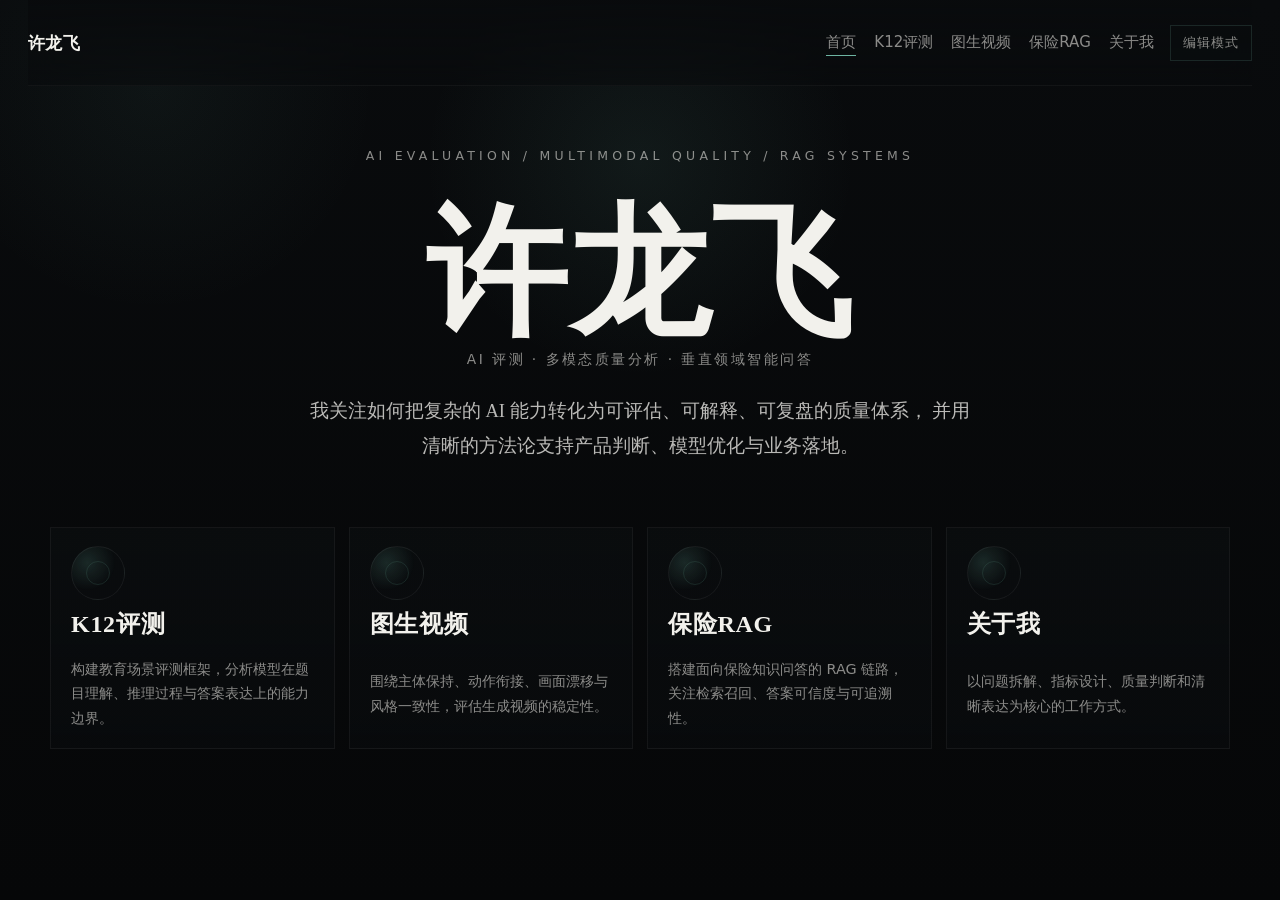
==== index.html @ 8e8e9363 "Create AI evaluation portfolio site Co-Authored-By: Claude Sonnet 4.6 <noreply@anthropic.com>" ====
<!doctype html>
<html lang="zh-CN">
<head>
  <meta charset="UTF-8" />
  <meta name="viewport" content="width=device-width, initial-scale=1.0" />
  <title>许龙飞 | 首页</title>
  <link rel="stylesheet" href="./styles.css" />
</head>
<body>
  <main class="site">
    <header class="nav">
      <a class="brand" href="./index.html">许龙飞</a>
      <div class="nav-right">
        <nav class="nav-links" aria-label="栏目入口">
          <a class="active" href="./index.html">首页</a>
          <a href="./k12.html">K12评测</a>
          <a href="./t2v.html">图生视频</a>
          <a href="./rag.html">保险RAG</a>
          <a href="./about.html">关于我</a>
        </nav>
      </div>
    </header>

    <section class="hero">
      <div class="eyebrow" data-editable="true" data-key="home.eyebrow">AI evaluation / multimodal quality / RAG systems</div>
      <h1 class="title" data-editable="true" data-key="home.title">许龙飞</h1>
      <div class="subtitle" data-editable="true" data-key="home.subtitle">AI 评测 · 多模态质量分析 · 垂直领域智能问答</div>
      <p class="lede" data-editable="true" data-key="home.lede">
        我关注如何把复杂的 AI 能力转化为可评估、可解释、可复盘的质量体系，
        并用清晰的方法论支持产品判断、模型优化与业务落地。
      </p>

      <section class="cards" aria-label="项目入口">
        <a class="card" href="./k12.html">
          <div class="card-figure">
            <div class="card-icon"></div>
            <h2 class="card-title" data-editable="true" data-key="home.card1.title">K12评测</h2>
          </div>
          <div>
            <p class="card-desc" data-editable="true" data-key="home.card1.desc">构建教育场景评测框架，分析模型在题目理解、推理过程与答案表达上的能力边界。</p>
          </div>
        </a>

        <a class="card" href="./t2v.html">
          <div class="card-figure">
            <div class="card-icon"></div>
            <h2 class="card-title" data-editable="true" data-key="home.card2.title">图生视频</h2>
          </div>
          <div>
            <p class="card-desc" data-editable="true" data-key="home.card2.desc">围绕主体保持、动作衔接、画面漂移与风格一致性，评估生成视频的稳定性。</p>
          </div>
        </a>

        <a class="card" href="./rag.html">
          <div class="card-figure">
            <div class="card-icon"></div>
            <h2 class="card-title" data-editable="true" data-key="home.card3.title">保险RAG</h2>
          </div>
          <div>
            <p class="card-desc" data-editable="true" data-key="home.card3.desc">搭建面向保险知识问答的 RAG 链路，关注检索召回、答案可信度与可追溯性。</p>
          </div>
        </a>

        <a class="card" href="./about.html">
          <div class="card-figure">
            <div class="card-icon"></div>
            <h2 class="card-title" data-editable="true" data-key="home.card4.title">关于我</h2>
          </div>
          <div>
            <p class="card-desc" data-editable="true" data-key="home.card4.desc">以问题拆解、指标设计、质量判断和清晰表达为核心的工作方式。</p>
          </div>
        </a>
      </section>
    </section>
  </main>

  <script src="./editor.js"></script>
</body>
</html>
---- styles.css ----
:root {
  --bg: #090b0d;
  --bg-2: #0c1012;
  --panel: rgba(15, 19, 22, 0.9);
  --line: rgba(120, 186, 169, 0.16);
  --line-strong: rgba(120, 186, 169, 0.35);
  --text: #f2f1ec;
  --muted: rgba(242, 241, 236, 0.56);
  --accent: #6db4a2;
  --accent-soft: rgba(109, 180, 162, 0.13);
  --shadow: 0 26px 80px rgba(0, 0, 0, 0.4);
  --serif: ui-serif, "Iowan Old Style", "Palatino Linotype", "Songti SC", "STSong", "Noto Serif SC", "Times New Roman", serif;
  --sans: ui-sans-serif, system-ui, -apple-system, BlinkMacSystemFont, "Segoe UI", sans-serif;
}

* { box-sizing: border-box; }
html { scroll-behavior: smooth; }
body {
  margin: 0;
  min-height: 100vh;
  color: var(--text);
  font-family: var(--serif);
  background:
    radial-gradient(circle at 50% 18%, rgba(109, 180, 162, 0.09), transparent 22%),
    radial-gradient(circle at 12% 10%, rgba(109, 180, 162, 0.06), transparent 16%),
    linear-gradient(180deg, var(--bg) 0%, #060708 100%);
}
body::before {
  content: "";
  position: fixed;
  inset: 0;
  pointer-events: none;
  background-image:
    linear-gradient(rgba(255,255,255,0.025) 1px, transparent 1px),
    linear-gradient(90deg, rgba(255,255,255,0.025) 1px, transparent 1px);
  background-size: 120px 120px;
  opacity: 0.2;
}
a { color: inherit; text-decoration: none; }

.site {
  width: min(1440px, calc(100% - 56px));
  margin: 0 auto;
}

.nav {
  position: sticky;
  top: 0;
  z-index: 30;
  display: flex;
  align-items: center;
  justify-content: space-between;
  gap: 24px;
  min-height: 86px;
  padding: 14px 0;
  backdrop-filter: blur(14px);
  background: linear-gradient(180deg, rgba(9, 11, 13, 0.96), rgba(9, 11, 13, 0.55));
  border-bottom: 1px solid rgba(255,255,255,0.04);
}

.brand {
  font-family: var(--serif);
  font-size: 1.08rem;
  font-weight: 700;
  letter-spacing: 0.02em;
  white-space: nowrap;
}

.nav-right {
  display: flex;
  align-items: center;
  gap: 16px;
}

.nav-links {
  display: flex;
  flex-wrap: wrap;
  justify-content: flex-end;
  gap: 18px;
  font-family: var(--sans);
  font-size: 0.94rem;
  color: var(--muted);
}

.nav-links a {
  position: relative;
  padding: 8px 0;
  transition: color 160ms ease;
}

.nav-links a::after {
  content: "";
  position: absolute;
  left: 0;
  right: 0;
  bottom: 4px;
  height: 1px;
  background: var(--accent);
  transform: scaleX(0);
  transform-origin: left;
  transition: transform 160ms ease;
}

.nav-links a:hover,
.nav-links a:focus-visible {
  color: var(--text);
  outline: none;
}

.nav-links a:hover::after,
.nav-links a:focus-visible::after,
.nav-links a.active::after {
  transform: scaleX(1);
}

.edit-toggle {
  border: 1px solid var(--line);
  background: rgba(10, 12, 14, 0.68);
  color: var(--muted);
  padding: 8px 12px;
  font: inherit;
  font-family: var(--sans);
  font-size: 0.82rem;
  letter-spacing: 0.08em;
  text-transform: uppercase;
  cursor: pointer;
}
.edit-toggle[aria-pressed="true"] { color: var(--text); border-color: var(--line-strong); }

.edit-mode [data-editable="true"] {
  outline: 1px dashed rgba(109, 180, 162, 0.3);
  outline-offset: 3px;
}
.edit-mode [data-editable="true"]:focus { outline-color: rgba(109, 180, 162, 0.7); }

.hero {
  min-height: calc(100vh - 86px);
  display: grid;
  align-content: start;
  padding: 48px 0 18px;
}

.eyebrow {
  margin: 14px 0 0;
  font-family: var(--sans);
  font-size: 0.78rem;
  letter-spacing: 0.34em;
  text-transform: uppercase;
  color: var(--muted);
  text-align: center;
}

.title {
  margin: 46px auto 0;
  font-size: clamp(4.8rem, 11vw, 8.8rem);
  line-height: 0.92;
  font-weight: 600;
  letter-spacing: 0.01em;
  text-align: center;
  max-width: 10ch;
}

.subtitle {
  margin: 12px auto 0;
  font-family: var(--sans);
  font-size: 0.86rem;
  letter-spacing: 0.18em;
  text-transform: uppercase;
  color: var(--muted);
  text-align: center;
}

.lede {
  max-width: 42rem;
  margin: 24px auto 0;
  font-size: clamp(1.02rem, 1.45vw, 1.16rem);
  line-height: 1.9;
  color: rgba(242, 241, 236, 0.76);
  text-align: center;
}

.cards {
  width: min(1180px, 100%);
  margin: auto auto 0;
  padding-top: 64px;
  display: grid;
  grid-template-columns: repeat(4, minmax(0, 1fr));
  gap: 14px;
}

.card {
  min-height: 180px;
  padding: 18px 20px;
  display: grid;
  gap: 18px;
  align-items: start;
  border: 1px solid rgba(255,255,255,0.05);
  background: linear-gradient(180deg, rgba(11, 14, 16, 0.65), rgba(8, 10, 12, 0.96));
}
.card:hover { background: linear-gradient(180deg, rgba(17, 23, 24, 0.7), rgba(8, 10, 12, 0.98)); }

.card-figure {
  display: grid;
  align-content: center;
  justify-items: start;
  gap: 10px;
  min-height: 0;
}

.card-icon {
  width: 54px;
  height: 54px;
  border-radius: 50%;
  border: 1px solid rgba(255,255,255,0.08);
  background: radial-gradient(circle at 30% 30%, rgba(109,180,162,0.22), transparent 55%);
  position: relative;
  opacity: 0.8;
}

.card-icon::after {
  content: "";
  position: absolute;
  inset: 14px;
  border: 1px solid rgba(109,180,162,0.18);
  border-radius: 50%;
}

.card-title {
  margin: 0;
  writing-mode: horizontal-tb;
  text-orientation: mixed;
  font-size: clamp(1.5rem, 1.7vw, 2rem);
  letter-spacing: 0.03em;
  line-height: 1.2;
  min-height: 0;
  text-align: left;
}

.card-desc {
  margin: 0;
  max-width: 100%;
  text-align: left;
  font-family: var(--sans);
  font-size: 0.9rem;
  line-height: 1.7;
  color: var(--muted);
}

.project {
  min-height: calc(100vh - 86px);
  display: grid;
  align-content: center;
  gap: 24px;
  padding: 60px 0 88px;
}

.project-kicker {
  margin: 0;
  font-family: var(--sans);
  font-size: 0.78rem;
  letter-spacing: 0.34em;
  text-transform: uppercase;
  color: var(--muted);
}

.project-title {
  margin: 0;
  font-size: clamp(2.9rem, 6vw, 5.2rem);
  line-height: 1.02;
  font-weight: 600;
  max-width: 16ch;
}

.project-summary {
  margin: 0;
  max-width: 48rem;
  font-family: var(--sans);
  font-size: 1rem;
  line-height: 1.9;
  color: rgba(242, 241, 236, 0.76);
}

.project-panel {
  max-width: 56rem;
  padding: 24px 22px;
  border: 1px solid var(--line);
  background: linear-gradient(180deg, rgba(16, 20, 23, 0.95), rgba(9, 11, 13, 0.96));
  box-shadow: var(--shadow);
}

.project-panel p {
  margin: 0 0 12px;
  font-family: var(--sans);
  line-height: 1.82;
  color: rgba(242, 241, 236, 0.8);
}
.project-panel p:last-child { margin-bottom: 0; }
.project-panel strong { color: var(--text); }

.project-grid {
  display: grid;
  grid-template-columns: repeat(2, minmax(0, 1fr));
  gap: 16px;
  max-width: 72rem;
}

.proof-list {
  max-width: 72rem;
  margin: 0;
  padding: 0;
  display: grid;
  gap: 10px;
  list-style: none;
  font-family: var(--sans);
  color: rgba(242, 241, 236, 0.72);
}

.proof-list li {
  padding: 14px 16px;
  border-left: 1px solid var(--line-strong);
  background: rgba(109, 180, 162, 0.06);
  line-height: 1.7;
}

.back-home {
  position: fixed;
  left: 18px;
  bottom: 18px;
  z-index: 40;
  display: inline-flex;
  align-items: center;
  gap: 10px;
  padding: 10px 14px;
  border: 1px solid var(--line);
  background: rgba(10, 12, 14, 0.74);
  backdrop-filter: blur(12px);
  font-family: var(--sans);
  font-size: 0.82rem;
  letter-spacing: 0.12em;
  text-transform: uppercase;
}
.back-home::before {
  content: "";
  width: 12px;
  height: 1px;
  background: var(--accent);
}

@media (max-width: 1080px) {
  .cards { grid-template-columns: repeat(2, minmax(0, 1fr)); }
}

@media (max-width: 720px) {
  .site { width: min(100% - 28px, 1440px); }
  .nav { align-items: flex-start; padding: 16px 0 12px; min-height: 78px; }
  .nav-right { align-items: flex-end; flex-direction: column; gap: 10px; }
  .hero { padding-top: 30px; }
  .title { margin-top: 38px; font-size: clamp(3.8rem, 18vw, 5.8rem); }
  .cards { grid-template-columns: 1fr; }
  .card { min-height: 120px; }
  .project-grid { grid-template-columns: 1fr; }
  .back-home { left: 12px; bottom: 12px; }
}
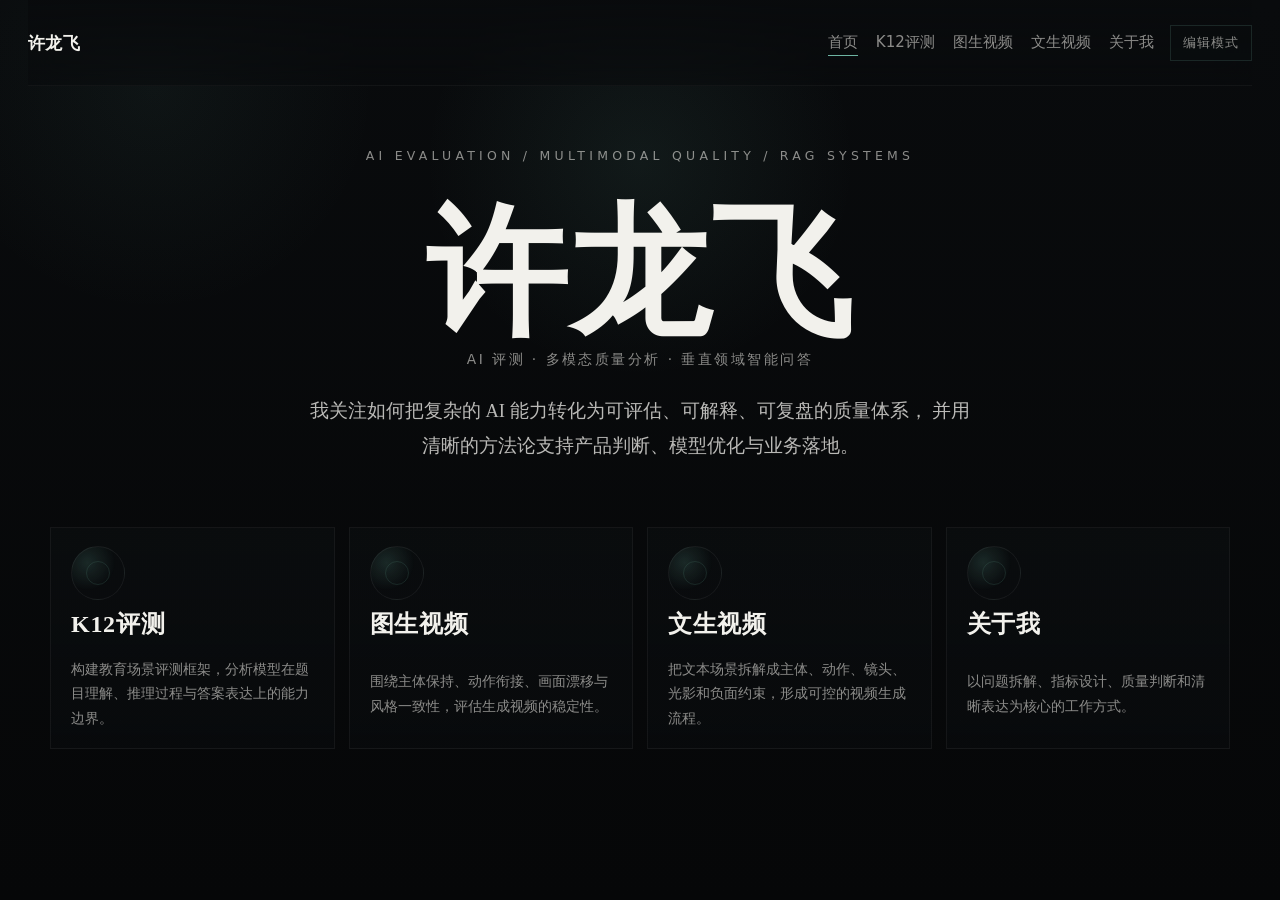
==== commit 65c7360d: "Replace RAG page with text-to-video case study Co-Authored-By: Claude Sonnet 4.6 <noreply@anthropic." ====
--- a/index.html
+++ b/index.html
@@ -15,7 +15,7 @@
           <a class="active" href="./index.html">首页</a>
           <a href="./k12.html">K12评测</a>
           <a href="./t2v.html">图生视频</a>
-          <a href="./rag.html">保险RAG</a>
+          <a href="./rag.html">文生视频</a>
           <a href="./about.html">关于我</a>
         </nav>
       </div>
@@ -54,10 +54,10 @@
         <a class="card" href="./rag.html">
           <div class="card-figure">
             <div class="card-icon"></div>
-            <h2 class="card-title" data-editable="true" data-key="home.card3.title">保险RAG</h2>
+            <h2 class="card-title" data-editable="true" data-key="home.card3.title">文生视频</h2>
           </div>
           <div>
-            <p class="card-desc" data-editable="true" data-key="home.card3.desc">搭建面向保险知识问答的 RAG 链路，关注检索召回、答案可信度与可追溯性。</p>
+            <p class="card-desc" data-editable="true" data-key="home.card3.desc">把文本场景拆解成主体、动作、镜头、光影和负面约束，形成可控的视频生成流程。</p>
           </div>
         </a>
 
--- a/styles.css
+++ b/styles.css
@@ -322,6 +322,595 @@
   line-height: 1.7;
 }
 
+.case-hero {
+  min-height: calc(100vh - 86px);
+  display: grid;
+  align-content: center;
+  justify-items: center;
+  gap: 22px;
+  padding: 78px 0 92px;
+  text-align: center;
+}
+
+.rag-hero {
+  position: relative;
+  overflow: hidden;
+  border-bottom: 1px solid var(--line);
+}
+
+.rag-hero::before {
+  content: "保险期间 / 生效日零时 / 约定终止日二十四时";
+  position: absolute;
+  inset: 86px 0 auto;
+  font-family: var(--sans);
+  font-size: clamp(2.4rem, 7vw, 7.5rem);
+  font-weight: 800;
+  letter-spacing: 0.03em;
+  color: rgba(109, 180, 162, 0.045);
+  white-space: nowrap;
+  pointer-events: none;
+}
+
+.case-title {
+  position: relative;
+  margin: 0;
+  max-width: 12ch;
+  font-size: clamp(3.6rem, 9vw, 8rem);
+  line-height: 0.98;
+  font-weight: 650;
+}
+
+.case-summary {
+  position: relative;
+  max-width: 52rem;
+  margin: 0;
+  font-family: var(--sans);
+  font-size: clamp(1rem, 1.55vw, 1.18rem);
+  line-height: 1.9;
+  color: rgba(242, 241, 236, 0.74);
+}
+
+.case-question-card {
+  position: relative;
+  width: min(760px, 100%);
+  margin-top: 26px;
+  padding: 28px;
+  display: grid;
+  gap: 10px;
+  border: 1px solid var(--line-strong);
+  border-radius: 26px;
+  background:
+    radial-gradient(circle at 18% 0%, rgba(109, 180, 162, 0.18), transparent 34%),
+    linear-gradient(135deg, rgba(18, 28, 30, 0.95), rgba(7, 9, 11, 0.94));
+  box-shadow: var(--shadow);
+}
+
+.case-question-card span,
+.section-heading p {
+  font-family: var(--sans);
+  font-size: 0.74rem;
+  letter-spacing: 0.28em;
+  text-transform: uppercase;
+  color: var(--accent);
+}
+
+.case-question-card strong {
+  font-size: clamp(1.8rem, 4vw, 3.6rem);
+  line-height: 1.1;
+}
+
+.case-section {
+  padding: 78px 0;
+  border-bottom: 1px solid rgba(120, 186, 169, 0.12);
+}
+
+.section-heading {
+  margin-bottom: 28px;
+  text-align: center;
+}
+
+.section-heading.compact { text-align: left; }
+.section-heading p { margin: 0 0 10px; }
+.section-heading h2 {
+  margin: 0;
+  font-size: clamp(2rem, 4vw, 3.8rem);
+  line-height: 1.08;
+}
+
+.clause-card {
+  max-width: 980px;
+  margin: 0 auto;
+  padding: 30px;
+  display: grid;
+  gap: 16px;
+  border: 1px solid var(--line);
+  border-radius: 28px;
+  background: rgba(7, 11, 13, 0.72);
+  box-shadow: var(--shadow);
+}
+
+.clause-card p {
+  margin: 0;
+  padding: 18px 20px;
+  border-radius: 18px;
+  background: rgba(255,255,255,0.035);
+  font-family: var(--sans);
+  line-height: 1.85;
+  color: rgba(242, 241, 236, 0.78);
+}
+
+.clause-card strong { color: var(--text); }
+
+.rag-flow {
+  display: grid;
+  grid-template-columns: repeat(4, minmax(0, 1fr));
+  gap: 14px;
+}
+
+.step-showcase {
+  display: grid;
+  gap: 22px;
+}
+
+.analysis-step {
+  position: relative;
+  display: grid;
+  grid-template-columns: minmax(0, 1.1fr) minmax(280px, 0.9fr);
+  gap: 28px;
+  align-items: stretch;
+  padding: 28px;
+  border: 1px solid rgba(120, 186, 169, 0.16);
+  border-radius: 30px;
+  background:
+    linear-gradient(90deg, rgba(11, 17, 20, 0.92), rgba(8, 11, 13, 0.78)),
+    radial-gradient(circle at 0% 0%, rgba(109, 180, 162, 0.12), transparent 36%);
+  box-shadow: 0 24px 70px rgba(0, 0, 0, 0.24);
+}
+
+.analysis-step::before {
+  content: "";
+  position: absolute;
+  left: 28px;
+  top: 28px;
+  bottom: 28px;
+  width: 2px;
+  border-radius: 999px;
+  background: linear-gradient(180deg, var(--accent), transparent);
+  opacity: 0.55;
+}
+
+.analysis-step.featured {
+  border-color: var(--line-strong);
+  background:
+    linear-gradient(90deg, rgba(18, 42, 40, 0.84), rgba(8, 11, 13, 0.86)),
+    radial-gradient(circle at 20% 0%, rgba(109, 180, 162, 0.2), transparent 38%);
+}
+
+.step-copy {
+  padding-left: 22px;
+  display: grid;
+  align-content: center;
+  gap: 12px;
+}
+
+.step-copy span {
+  font-family: var(--sans);
+  font-size: 0.74rem;
+  letter-spacing: 0.22em;
+  text-transform: uppercase;
+  color: var(--accent);
+}
+
+.step-copy h3 {
+  margin: 0;
+  font-size: clamp(1.8rem, 3.4vw, 3rem);
+  line-height: 1.12;
+}
+
+.step-copy p {
+  max-width: 46rem;
+  margin: 0;
+  font-family: var(--sans);
+  font-size: 1rem;
+  line-height: 1.9;
+  color: rgba(242, 241, 236, 0.72);
+}
+
+.step-evidence {
+  padding: 24px;
+  display: grid;
+  align-content: center;
+  gap: 12px;
+  border: 1px solid rgba(120, 186, 169, 0.16);
+  border-radius: 22px;
+  background: rgba(4, 8, 10, 0.62);
+  font-family: var(--sans);
+}
+
+.step-evidence strong {
+  color: var(--text);
+  font-size: 1rem;
+}
+
+.step-evidence p {
+  margin: 0;
+  line-height: 1.8;
+  color: rgba(242, 241, 236, 0.72);
+}
+
+.step-evidence.quote {
+  border-color: var(--line-strong);
+  background: rgba(109, 180, 162, 0.08);
+}
+
+.step-evidence.muted-card {
+  opacity: 0.82;
+}
+
+.video-hero {
+  min-height: calc(100vh - 86px);
+  padding: 74px 0 88px;
+  display: grid;
+  grid-template-columns: minmax(0, 0.82fr) minmax(0, 1.18fr);
+  gap: 42px;
+  align-items: center;
+}
+
+.video-hero-copy h1 {
+  margin: 0;
+  max-width: 10ch;
+  font-size: clamp(3.8rem, 8vw, 7.6rem);
+  line-height: 0.98;
+  font-weight: 650;
+}
+
+.video-hero-copy p:last-child {
+  max-width: 42rem;
+  margin: 24px 0 0;
+  font-family: var(--sans);
+  font-size: 1rem;
+  line-height: 1.9;
+  color: rgba(242, 241, 236, 0.74);
+}
+
+.cinema-frame {
+  position: relative;
+  min-height: 500px;
+  overflow: hidden;
+  border: 1px solid rgba(120, 186, 169, 0.28);
+  border-radius: 34px;
+  background: #071014;
+  box-shadow: var(--shadow);
+}
+
+.dragon-scene {
+  position: absolute;
+  inset: 0;
+  background:
+    radial-gradient(circle at 52% 28%, rgba(109, 220, 205, 0.34), transparent 12%),
+    radial-gradient(circle at 74% 18%, rgba(255, 204, 112, 0.16), transparent 18%),
+    linear-gradient(180deg, rgba(5, 15, 22, 0.18), rgba(2, 5, 8, 0.94)),
+    linear-gradient(135deg, #071019, #0b2629 52%, #051013);
+}
+
+.dragon-scene::before {
+  content: "";
+  position: absolute;
+  left: 10%;
+  right: 8%;
+  top: 18%;
+  height: 130px;
+  border-radius: 50%;
+  border-top: 10px solid rgba(109, 220, 205, 0.54);
+  border-right: 2px solid rgba(109, 220, 205, 0.22);
+  transform: rotate(-8deg);
+  filter: blur(0.4px) drop-shadow(0 0 24px rgba(109, 220, 205, 0.45));
+}
+
+.moon {
+  position: absolute;
+  right: 12%;
+  top: 12%;
+  width: 88px;
+  height: 88px;
+  border-radius: 50%;
+  background: radial-gradient(circle, rgba(244, 238, 196, 0.72), rgba(244, 238, 196, 0.08) 58%, transparent 70%);
+  filter: blur(0.2px);
+}
+
+.dragon-line {
+  position: absolute;
+  left: 18%;
+  top: 32%;
+  width: 58%;
+  height: 2px;
+  background: linear-gradient(90deg, transparent, rgba(109, 220, 205, 0.8), transparent);
+  box-shadow: 0 0 26px rgba(109, 220, 205, 0.8);
+  transform: rotate(-12deg);
+}
+
+.rain-lines {
+  position: absolute;
+  inset: 0;
+  background-image: linear-gradient(105deg, rgba(255,255,255,0.16) 1px, transparent 1px);
+  background-size: 48px 120px;
+  opacity: 0.22;
+}
+
+.city-silhouette {
+  position: absolute;
+  left: 0;
+  right: 0;
+  bottom: 0;
+  height: 34%;
+  background:
+    linear-gradient(135deg, transparent 18%, rgba(0,0,0,0.78) 18% 24%, transparent 24% 34%, rgba(0,0,0,0.86) 34% 42%, transparent 42%),
+    linear-gradient(180deg, transparent, rgba(0,0,0,0.92));
+}
+
+.frame-caption {
+  position: absolute;
+  left: 28px;
+  right: 28px;
+  bottom: 26px;
+  padding: 20px 22px;
+  display: grid;
+  gap: 8px;
+  border: 1px solid rgba(255,255,255,0.12);
+  border-radius: 22px;
+  background: rgba(3, 8, 10, 0.6);
+  backdrop-filter: blur(12px);
+}
+
+.frame-caption span,
+.case-content span,
+.video-step-list span {
+  font-family: var(--sans);
+  font-size: 0.72rem;
+  letter-spacing: 0.24em;
+  text-transform: uppercase;
+  color: var(--accent);
+}
+
+.frame-caption strong {
+  font-size: clamp(1.35rem, 2vw, 2rem);
+}
+
+.video-section {
+  padding: 82px 0;
+  border-bottom: 1px solid rgba(120, 186, 169, 0.12);
+}
+
+.brief-card,
+.prompt-card {
+  max-width: 960px;
+  margin: 0 auto;
+  padding: 30px;
+  border: 1px solid var(--line);
+  border-radius: 28px;
+  background: linear-gradient(180deg, rgba(14, 22, 25, 0.84), rgba(7, 10, 12, 0.92));
+  box-shadow: var(--shadow);
+}
+
+.brief-card p,
+.prompt-card p {
+  margin: 0;
+  font-family: var(--sans);
+  font-size: 1.02rem;
+  line-height: 1.95;
+  color: rgba(242, 241, 236, 0.78);
+}
+
+.prompt-pipeline {
+  display: grid;
+  grid-template-columns: repeat(6, minmax(0, 1fr));
+  gap: 12px;
+}
+
+.prompt-pipeline div {
+  min-height: 150px;
+  padding: 18px;
+  display: grid;
+  align-content: start;
+  gap: 12px;
+  border: 1px solid rgba(120, 186, 169, 0.2);
+  border-radius: 20px;
+  background: rgba(8, 13, 15, 0.8);
+  font-family: var(--sans);
+}
+
+.prompt-pipeline strong {
+  color: var(--text);
+  font-size: 1.1rem;
+}
+
+.prompt-pipeline span {
+  color: rgba(242, 241, 236, 0.64);
+  line-height: 1.65;
+}
+
+.video-case-grid {
+  display: grid;
+  grid-template-columns: repeat(2, minmax(0, 1fr));
+  gap: 28px;
+}
+
+.video-case-card {
+  overflow: hidden;
+  border: 1px solid rgba(120, 186, 169, 0.2);
+  border-radius: 30px;
+  background: rgba(7, 12, 15, 0.84);
+  box-shadow: var(--shadow);
+}
+
+.case-visual {
+  min-height: 280px;
+  border-bottom: 1px solid rgba(120, 186, 169, 0.14);
+}
+
+.dragon-thumb.one {
+  background:
+    radial-gradient(circle at 54% 34%, rgba(109, 220, 205, 0.44), transparent 14%),
+    linear-gradient(135deg, rgba(4, 9, 14, 0.1), rgba(4, 9, 14, 0.72)),
+    linear-gradient(160deg, #123a3d, #061017 58%, #1b130e);
+}
+
+.dragon-thumb.two {
+  background:
+    radial-gradient(circle at 48% 30%, rgba(255, 235, 177, 0.28), transparent 18%),
+    radial-gradient(circle at 58% 36%, rgba(109, 220, 205, 0.36), transparent 22%),
+    linear-gradient(150deg, #10252a, #071014 62%, #2b1911);
+}
+
+.case-content {
+  padding: 24px;
+  display: grid;
+  gap: 14px;
+}
+
+.case-content h3 {
+  margin: 0;
+  font-size: 1.65rem;
+}
+
+.case-content p {
+  margin: 0;
+  font-family: var(--sans);
+  line-height: 1.78;
+  color: rgba(242, 241, 236, 0.72);
+}
+
+.video-step-list {
+  display: grid;
+  gap: 18px;
+}
+
+.video-step-list article {
+  padding: 28px;
+  display: grid;
+  gap: 12px;
+  border: 1px solid rgba(120, 186, 169, 0.18);
+  border-radius: 26px;
+  background:
+    linear-gradient(90deg, rgba(12, 20, 23, 0.9), rgba(7, 10, 12, 0.82)),
+    radial-gradient(circle at 0% 0%, rgba(109, 180, 162, 0.12), transparent 28%);
+}
+
+.video-step-list h3 {
+  margin: 0;
+  font-size: clamp(1.8rem, 3vw, 2.6rem);
+}
+
+.video-step-list p {
+  margin: 0;
+  font-family: var(--sans);
+  line-height: 1.8;
+  color: rgba(242, 241, 236, 0.7);
+}
+
+.prompt-card.warning {
+  border-color: rgba(255, 204, 112, 0.22);
+  background: linear-gradient(180deg, rgba(35, 24, 13, 0.62), rgba(7, 10, 12, 0.92));
+}
+
+.flow-step {
+  min-height: 250px;
+  padding: 22px;
+  display: grid;
+  align-content: start;
+  gap: 14px;
+  border: 1px solid rgba(120, 186, 169, 0.16);
+  border-radius: 24px;
+  background: linear-gradient(180deg, rgba(13, 19, 22, 0.88), rgba(7, 9, 11, 0.92));
+}
+
+.flow-step.active {
+  border-color: var(--line-strong);
+  background: linear-gradient(180deg, rgba(24, 48, 45, 0.82), rgba(7, 9, 11, 0.94));
+}
+
+.flow-step span {
+  font-family: var(--sans);
+  color: var(--accent);
+  letter-spacing: 0.16em;
+}
+
+.flow-step h3,
+.capability-grid h3 {
+  margin: 0;
+  font-size: 1.35rem;
+}
+
+.flow-step p,
+.capability-grid p,
+.quality-list span {
+  margin: 0;
+  font-family: var(--sans);
+  line-height: 1.75;
+  color: rgba(242, 241, 236, 0.68);
+}
+
+.split-case {
+  display: grid;
+  grid-template-columns: minmax(0, 1fr) minmax(0, 1fr);
+  gap: 28px;
+  align-items: start;
+}
+
+.answer-card,
+.quality-list,
+.capability-grid > div {
+  border: 1px solid var(--line);
+  border-radius: 24px;
+  background: rgba(8, 12, 14, 0.82);
+}
+
+.answer-card {
+  padding: 28px;
+}
+
+.answer-card p {
+  margin: 0;
+  font-family: var(--sans);
+  font-size: 1.02rem;
+  line-height: 1.9;
+  color: rgba(242, 241, 236, 0.82);
+}
+
+.answer-source {
+  margin-top: 22px;
+  padding-top: 18px;
+  border-top: 1px solid var(--line);
+  font-family: var(--sans);
+  color: var(--accent);
+}
+
+.quality-list {
+  display: grid;
+  overflow: hidden;
+}
+
+.quality-list div {
+  padding: 20px 22px;
+  display: grid;
+  gap: 8px;
+  border-bottom: 1px solid rgba(120, 186, 169, 0.12);
+}
+
+.quality-list div:last-child { border-bottom: 0; }
+.quality-list strong { color: var(--text); }
+
+.capability-grid {
+  display: grid;
+  grid-template-columns: repeat(4, minmax(0, 1fr));
+  gap: 14px;
+}
+
+.capability-grid > div {
+  padding: 24px;
+  min-height: 190px;
+}
+
 .back-home {
   position: fixed;
   left: 18px;
@@ -348,6 +937,14 @@
 
 @media (max-width: 1080px) {
   .cards { grid-template-columns: repeat(2, minmax(0, 1fr)); }
+  .rag-flow,
+  .capability-grid { grid-template-columns: repeat(2, minmax(0, 1fr)); }
+  .analysis-step,
+  .split-case,
+  .video-hero { grid-template-columns: 1fr; }
+  .prompt-pipeline { grid-template-columns: repeat(3, minmax(0, 1fr)); }
+  .video-case-grid { grid-template-columns: 1fr; }
+  .cinema-frame { min-height: 420px; }
 }
 
 @media (max-width: 720px) {
@@ -359,5 +956,26 @@
   .cards { grid-template-columns: 1fr; }
   .card { min-height: 120px; }
   .project-grid { grid-template-columns: 1fr; }
+  .case-hero { padding: 54px 0 68px; }
+  .case-question-card,
+  .clause-card,
+  .answer-card { border-radius: 18px; padding: 20px; }
+  .rag-flow,
+  .capability-grid,
+  .prompt-pipeline { grid-template-columns: 1fr; }
+  .video-hero { padding: 48px 0 62px; gap: 28px; }
+  .video-hero-copy h1 { font-size: clamp(3.2rem, 16vw, 5.2rem); }
+  .cinema-frame { min-height: 340px; border-radius: 22px; }
+  .frame-caption { left: 16px; right: 16px; bottom: 16px; }
+  .video-section { padding: 54px 0; }
+  .brief-card,
+  .prompt-card { border-radius: 18px; padding: 20px; }
+  .case-visual { min-height: 220px; }
+  .analysis-step { padding: 22px; border-radius: 22px; }
+  .analysis-step::before { left: 22px; top: 22px; bottom: 22px; }
+  .step-copy { padding-left: 18px; }
+  .step-evidence { padding: 18px; }
+  .flow-step { min-height: auto; }
+  .case-section { padding: 54px 0; }
   .back-home { left: 12px; bottom: 12px; }
 }
